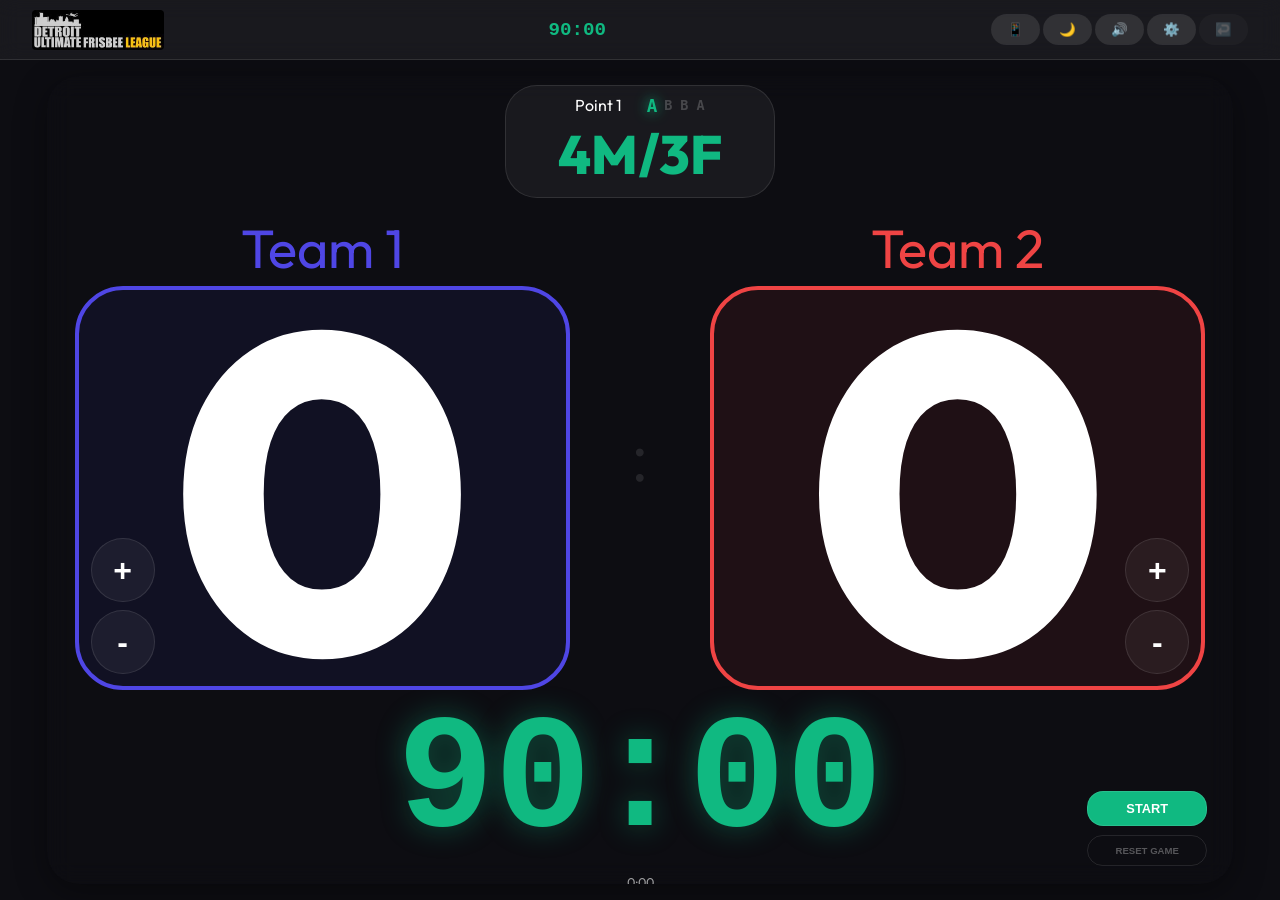
==== dufl_portable.html @ 3b5f9b84 "first commit" ====
<!DOCTYPE html>
<html lang="en">

<head>
    <meta charset="UTF-8">
    <meta name="viewport"
        content="width=device-width, initial-scale=1, maximum-scale=1, user-scalable=no, viewport-fit=cover">
    <meta name="apple-mobile-web-app-capable" content="yes">
    <meta name="apple-mobile-web-app-status-bar-style" content="black-translucent">
    <meta name="apple-mobile-web-app-title" content="DUFL Ultimate">
    <title>DUFL Ultimate - iPad Sideline App</title>
    <meta name="description"
        content="A professional Ultimate Frisbee sideline application for iPad, featuring scoreboards, ABBA gender matching, and stats tracking.">
    <style>
        :root {
            --bg-color: #0d0d12;
            --card-bg: rgba(255, 255, 255, 0.05);
            --glass-border: rgba(255, 255, 255, 0.1);
            --primary: #4f46e5;
            --accent: #10b981;
            --text-main: #ffffff;
            --text-dim: #9ca3af;
            --error: #ef4444;
            --shadow: 0 8px 32px 0 rgba(0, 0, 0, 0.37);
            --font-main: 'Outfit', sans-serif;
            --transition: all 0.3s cubic-bezier(0.4, 0, 0.2, 1);
            --modal-bg: #111118;
            --btn-ghost-color: rgba(255, 255, 255, 0.3);
            --input-bg: rgba(255, 255, 255, 0.05);
            --input-text: #ffffff;
            --modal-overlay-bg: rgba(0, 0, 0, 0.85);
        }

        body.light-mode {
            --bg-color: #f8fafc;
            --card-bg: rgba(0, 0, 0, 0.04);
            --glass-border: rgba(0, 0, 0, 0.08);
            --text-main: #1e293b;
            --text-dim: #64748b;
            --shadow: 0 4px 6px -1px rgba(0, 0, 0, 0.1), 0 2px 4px -1px rgba(0, 0, 0, 0.06);
            --modal-bg: #ffffff;
            --btn-ghost-color: rgba(0, 0, 0, 0.3);
            --input-bg: rgba(0, 0, 0, 0.04);
            --input-text: #1e293b;
            --modal-overlay-bg: rgba(255, 255, 255, 0.8);
        }

        * {
            box-sizing: border-box;
            margin: 0;
            padding: 0;
            -webkit-tap-highlight-color: transparent;
        }

        body {
            background-color: var(--bg-color);
            color: var(--text-main);
            font-family: var(--font-main);
            overflow: hidden;
            height: 100vh;
            width: 100vw;
            transition: background-color 0.3s ease, color 0.3s ease;
        }

        .app-container {
            display: flex;
            flex-direction: column;
            height: 100%;
        }

        .app-header {
            height: 60px;
            background: var(--card-bg);
            backdrop-filter: blur(10px);
            border-bottom: 1px solid var(--glass-border);
            display: flex;
            align-items: center;
            padding: 0 2rem;
            z-index: 100;
        }

        .header-content {
            display: flex;
            justify-content: space-between;
            width: 100%;
            align-items: center;
        }

        .game-logo {
            height: 40px;
            width: auto;
            object-fit: contain;
            border-radius: 4px;
        }

        .game-clock {
            font-family: 'Courier New', Courier, monospace;
            font-weight: 700;
            color: var(--accent);
        }

        .app-header .game-clock {
            font-size: 1.2rem;
        }

        .scoreboard-section .game-clock {
            font-size: 10vh;
            margin-top: auto;
            margin-bottom: 2vh;
            text-shadow: 0 0 30px rgba(16, 185, 129, 0.4);
        }

        .app-main {
            flex: 1;
            display: flex;
            justify-content: center;
            align-items: center;
            padding: 1rem;
            overflow: hidden;
            position: relative;
        }

        .scoreboard-section {
            width: 95%;
            max-width: 1400px;
            height: 100%;
        }

        .app-container.score-only-mode .scoreboard-section {
            height: 100%;
            display: flex;
            flex-direction: column;
            justify-content: space-around;
            align-items: center;
            padding: 0;
            border: none;
            background: transparent;
        }

        .app-container.score-only-mode .score-container {
            flex: 1;
            /* Expand to fill height */
            display: flex;
            justify-content: center;
            align-items: center;
            width: 100%;
            margin: 0;
        }

        .app-container.score-only-mode .score-display {
            font-size: min(40vw, 50vh);
            width: 100%;
            line-height: 0.8;
            padding: 2vh 0;
        }

        .app-container.score-only-mode .team-label {
            font-size: 6vh;
            margin-bottom: 0.5vh;
        }

        .score-display-wrapper {
            position: relative;
            width: 90%;
            display: flex;
            justify-content: center;
            align-items: center;
        }

        .manual-score-controls {
            position: absolute;
            bottom: 0;
            display: flex;
            flex-direction: column;
            gap: 0.5rem;
            padding: 1rem;
            z-index: 10;
        }

        .manual-score-controls.us {
            left: 0;
        }

        .manual-score-controls.them {
            right: 0;
        }

        .manual-adj-btn {
            background: var(--card-bg);
            border: 1px solid var(--glass-border);
            color: var(--text-main);
            width: 4rem;
            height: 4rem;
            border-radius: 50%;
            font-size: 2rem;
            font-weight: 700;
            cursor: pointer;
            display: flex;
            justify-content: center;
            align-items: center;
            transition: all 0.2s;
        }

        .manual-adj-btn:hover {
            background: var(--primary);
            color: white;
            transform: scale(1.1);
        }

        .manual-adj-btn:active {
            transform: scale(0.9);
        }

        .app-container.score-only-mode .ratio-indicator {
            background: var(--card-bg);
            border: 1px solid var(--glass-border);
            padding: 1vh 4vw;
            border-radius: 2rem;
            margin-top: 1vh;
            cursor: pointer;
            transition: var(--transition);
            display: flex;
            flex-direction: column;
            align-items: center;
            gap: 0.5vh;
        }

        .ratio-top {
            display: flex;
            align-items: center;
            gap: 2vw;
            width: 100%;
            justify-content: center;
        }

        .ratio-sequence-display {
            display: flex;
            gap: 0.5rem;
            font-family: monospace;
            font-weight: 700;
            font-size: 1.5vh;
        }

        .seq-letter {
            opacity: 0.2;
            transition: all 0.3s ease;
        }

        .seq-letter.active-seq-letter {
            opacity: 1;
            color: var(--accent);
            transform: scale(1.3);
            text-shadow: 0 0 10px var(--accent);
        }

        body.light-mode .seq-letter.active-seq-letter {
            text-shadow: none;
            color: var(--primary);
        }

        .app-container.score-only-mode .ratio-indicator:hover {
            background: var(--primary);
            transform: translateY(-2px);
        }

        .app-container.score-only-mode .ratio-indicator:hover * {
            color: white !important;
        }

        .app-container.score-only-mode .ratio-val {
            font-size: 6vh;
            font-weight: 800;
        }

        .app-container.score-only-mode .scoreboard-section .game-clock {
            font-size: min(18vh, 15vw);
            /* Prevent clipping */
            margin-bottom: 0;
        }

        .app-container.score-only-mode .main-controls {
            position: absolute;
            bottom: 2vh;
            right: 2vw;
            display: flex;
            flex-direction: column;
            gap: 1vh;
            z-index: 1000;
        }

        .app-container.score-only-mode .main-controls .btn {
            padding: 1vh 2vw;
            font-size: 0.8rem;
            min-width: 120px;
            background: rgba(255, 255, 255, 0.1);
            border: 1px solid var(--glass-border);
        }

        body.light-mode .app-container.score-only-mode .main-controls .btn {
            background: rgba(0, 0, 0, 0.05);
            color: var(--text-main);
        }

        .btn-pause-state {
            background: var(--accent) !important;
            color: white !important;
        }

        body.light-mode .btn-pause-state {
            background: var(--primary) !important;
            color: white !important;
        }

        .btn-ghost {
            background: transparent !important;
            border: 1px solid var(--glass-border) !important;
            color: var(--btn-ghost-color) !important;
            font-size: 0.6rem !important;
        }

        .app-container.score-only-mode .main-controls .btn:hover {
            opacity: 1;
            background: var(--primary);
            color: white;
        }

        /* Base Sections */
        .scoreboard-section {
            background: var(--card-bg);
            backdrop-filter: blur(12px);
            border-radius: 2rem;
            border: 1px solid var(--glass-border);
            box-shadow: var(--shadow);
            padding: 1.5vh 2vw;
            display: flex;
            flex-direction: column;
            overflow: hidden;
        }

        /* Scoreboard Elements */

        /* Scoreboard Elements */
        .score-container {
            display: flex;
            justify-content: space-between;
            align-items: center;
            width: 100%;
            margin: 2rem 0;
        }

        .team-score {
            flex: 1;
            display: flex;
            flex-direction: column;
            align-items: center;
        }

        .score-display {
            font-size: 8rem;
            font-weight: 800;
            cursor: pointer;
            padding: 4rem;
            border-radius: 3rem;
            background: rgba(255, 255, 255, 0.03);
            border: 4px solid transparent;
            width: 90%;
            text-align: center;
        }

        .score-divider {
            font-size: 5rem;
            font-weight: 200;
            color: var(--glass-border);
            padding: 0 2rem;
        }

        .ratio-indicator {
            display: flex;
            flex-direction: column;
            align-items: center;
            gap: 0.5rem;
            margin-bottom: 1rem;
        }

        .ratio-val {
            font-size: 2.5rem;
            font-weight: 800;
            color: var(--accent);
        }

        /* Modals */
        .modal-overlay {
            position: fixed;
            top: 0;
            left: 0;
            width: 100%;
            height: 100%;
            background: var(--modal-overlay-bg);
            backdrop-filter: blur(15px);
            display: none;
            z-index: 2000;
            transition: background-color 0.3s ease;
        }

        .modal-overlay.active {
            display: flex;
            justify-content: center;
            align-items: center;
        }

        .modal-content {
            background: var(--modal-bg);
            border: 1px solid var(--glass-border);
            border-radius: 3rem;
            padding: 4rem;
            width: 95%;
            max-width: 900px;
            max-height: 95vh;
            overflow-y: auto;
            transition: background-color 0.3s ease;
        }

        .settings-grid {
            display: grid;
            grid-template-columns: 1fr 1fr;
            gap: 4rem;
        }

        .modal-content h2,
        .modal-content h3 {
            color: var(--text-main);
            margin-bottom: 1.5rem;
        }

        .form-group {
            margin-bottom: 1.5rem;
        }

        .form-group label,
        .color-picker-container label {
            display: block;
            font-size: 0.7rem;
            color: var(--text-dim);
            margin-bottom: 0.2rem;
            text-transform: uppercase;
            letter-spacing: 1px;
        }

        .form-group input,
        .form-group select {
            width: 100%;
            background: var(--input-bg);
            border: 1px solid var(--glass-border);
            padding: 1rem;
            color: var(--input-text);
            border-radius: 1rem;
        }

        .settings-row {
            display: flex;
            gap: 1rem;
            align-items: center;
        }

        .color-picker-container {
            display: flex;
            flex-direction: column;
            gap: 0.5rem;
            align-items: flex-end;
        }

        .color-presets {
            display: flex;
            gap: 0.5rem;
            flex-wrap: wrap;
            justify-content: flex-end;
        }

        .custom-color-input {
            width: 100%;
            height: 3rem;
            padding: 0.2rem;
            background: var(--input-bg);
            border: 1px solid var(--glass-border);
            border-radius: 0.75rem;
            cursor: pointer;
        }

        .color-option {
            width: 1.5rem;
            height: 1.5rem;
            border-radius: 50%;
            cursor: pointer;
            border: 2px solid transparent;
            transition: all 0.2s;
        }

        .color-option:hover {
            transform: scale(1.2);
        }

        .color-option.active {
            border-color: white;
            transform: scale(1.1);
            box-shadow: 0 0 10px rgba(255, 255, 255, 0.5);
        }

        /* Buttons */
        .btn {
            border: none;
            border-radius: 1rem;
            padding: 1.2rem 2rem;
            font-weight: 700;
            cursor: pointer;
            transition: background-color 0.2s, color 0.2s, transform 0.1s, opacity 0.2s;
        }

        .btn-primary {
            background: var(--primary);
            color: white;
        }

        .btn-accent {
            background: var(--accent);
            color: white;
        }

        /* Flash Effect */

        /* Flash Effect */
        .flash-expire {
            animation: flash-red-white 1s ease-in-out infinite;
        }

        @keyframes flash-red-white {

            0%,
            100% {
                background-color: var(--bg-color);
            }

            25% {
                background-color: rgba(239, 68, 68, 0.4);
            }

            /* error color */
            75% {
                background-color: rgba(255, 255, 255, 0.3);
            }
        }

        #sound-toggle-btn.muted {
            opacity: 0.5;
        }

        /* Mobile Responsiveness & Proportional Scaling */
        @media (max-width: 767px) {
            .app-header {
                padding: 0 1rem;
                height: 7vh;
                min-height: 44px;
            }

            .header-actions {
                gap: 2vw;
            }

            .header-actions .btn {
                padding: 0.8vh 2vw;
                font-size: 0.75rem;
            }

            .game-logo {
                height: 3.5vh;
                max-height: 28px;
            }

            .app-main {
                height: 93vh;
                padding: 0.5vh;
                display: flex;
                flex-direction: column;
                overflow: hidden;
            }

            .scoreboard-section {
                width: 100%;
                height: 100%;
                display: flex;
                flex-direction: column;
                justify-content: space-between;
                gap: 0.5vh;
            }

            .app-container.score-only-mode .score-container {
                flex: 1;
                flex-direction: column;
                gap: 0.2vh;
                margin: 0;
                justify-content: center;
                padding: 0 6vw;
            }

            .score-divider {
                display: none;
            }

            .app-container.score-only-mode .score-display {
                /* Fluid score font size that respects height and width */
                font-size: clamp(8vh, 32vw, 18vh);
                padding: 0;
                line-height: 1.1;
                height: auto;
            }

            .app-container.score-only-mode .team-label {
                font-size: clamp(1.8vh, 4vw, 2.5vh);
                margin-bottom: 0;
            }

            .app-container.score-only-mode .ratio-indicator {
                padding: 0.5vh 3vw;
                border-radius: 1rem;
                margin-top: 0;
                gap: 0.1vh;
                flex-shrink: 0;
            }

            .app-container.score-only-mode .ratio-val {
                font-size: clamp(1.8vh, 5vw, 3vh);
                line-height: 1.1;
            }

            .ratio-sequence-display {
                font-size: 1vh;
            }

            .app-container.score-only-mode .scoreboard-section .game-clock {
                font-size: clamp(5vh, 10vw, 8vh);
                margin: 0.2vh 0;
                text-shadow: 0 0 10px rgba(16, 185, 129, 0.4);
                line-height: 1;
            }

            .point-timer-container {
                font-size: 1.2vh !important;
                margin-bottom: 0.5vh !important;
            }

            .app-container.score-only-mode .main-controls {
                position: relative;
                bottom: 0;
                right: 0;
                flex-direction: row;
                width: 100%;
                justify-content: center;
                padding: 1vh 0;
                background: var(--card-bg);
                border-top: 1px solid var(--glass-border);
                border-radius: 12px 12px 0 0;
                margin-top: auto;
                flex-shrink: 0;
            }

            .app-container.score-only-mode .main-controls .btn {
                flex: 1;
                max-width: 110px;
                padding: 1.2vh 2vw;
                font-size: 0.65rem;
            }

            .manual-adj-btn {
                width: 3.2rem;
                height: 2.8rem;
                border-radius: 0.8rem;
                font-size: 1.2rem;
                display: flex;
                justify-content: center;
                align-items: center;
            }

            .manual-score-controls {
                position: static !important;
                flex-direction: row !important;
                justify-content: center;
                gap: 8vw;
                padding: 0;
                margin-top: 0.5vh;
                width: 100%;
                margin-bottom: 0.5vh;
            }

            .manual-score-controls.us,
            .manual-score-controls.them {
                left: auto !important;
                right: auto !important;
                bottom: auto !important;
            }

            .score-display-wrapper {
                flex-direction: column !important;
                height: auto !important;
                width: 100% !important;
            }
        }

        /* Ultra-Compact Landscape / Short-Screen Mode */
        @media (max-height: 500px) {
            .app-header {
                height: 6vh !important;
                min-height: 32px !important;
            }

            .game-logo {
                height: 4vh !important;
                max-height: 20px !important;
            }

            .app-main {
                height: 94vh !important;
                padding: 2px !important;
                overflow: hidden !important;
            }

            .scoreboard-section {
                overflow: hidden !important;
            }

            .bottom-controls-group {
                margin-top: -5vh !important;
            }

            .app-container.score-only-mode .score-container {
                flex-direction: row !important;
                flex: 1 !important;
                padding: 0 2vw !important;
                gap: 2vw !important;
                margin: 0 !important;
            }

            .score-divider {
                display: flex !important;
                font-size: 5vh !important;
                opacity: 0.3;
            }

            .app-container.score-only-mode .score-display {
                font-size: clamp(20vh, 15vw, 35vh) !important;
            }

            .app-container.score-only-mode .team-label {
                font-size: 3vh !important;
            }

            .app-container.score-only-mode .ratio-indicator {
                flex-shrink: 0 !important;
                padding: 1vh 4vw !important;
                margin: 0 auto !important;
                width: fit-content !important;
            }

            .app-container.score-only-mode .ratio-indicator .ratio-top {
                flex-direction: column !important;
                gap: 0.3vh !important;
            }

            .ratio-sequence-display {
                display: flex !important;
                font-size: 2vh !important;
                gap: 0.5rem !important;
                order: -1 !important;
                justify-content: center !important;
            }

            .app-container.score-only-mode .ratio-indicator .label {
                font-size: 2.5vh !important;
                text-align: center !important;
            }

            .app-container.score-only-mode .ratio-val {
                font-size: 4vh !important;
            }

            .ratio-top {
                gap: 0.5vw !important;
            }

            .app-container.score-only-mode .scoreboard-section .game-clock {
                font-size: 10vh !important;
                margin: 0 !important;
                line-height: 1 !important;
            }

            .point-timer-container {
                font-size: 3vh !important;
                margin-bottom: 2px !important;
            }

            .app-container.score-only-mode .main-controls {
                padding: 4px 0 !important;
            }

            .app-container.score-only-mode .main-controls .btn {
                max-width: 80px !important;
                font-size: 0.6rem !important;
            }

            .manual-adj-btn {
                width: 1.8rem !important;
                height: 1.8rem !important;
                font-size: 0.8rem !important;
            }
        }
    </style>

    <link rel="apple-touch-icon"
        href="https://d36m266ykvepgv.cloudfront.net/uploads/media/1VrLZjQUhV/s-264-80/dufl-email-header.jpg">
    <link rel="preconnect" href="https://fonts.googleapis.com">
    <link rel="preconnect" href="https://fonts.gstatic.com" crossorigin>
    <link href="https://fonts.googleapis.com/css2?family=Outfit:wght@300;400;600;700&display=swap" rel="stylesheet">
</head>

<body class="dark-mode">
    <div id="app" class="app-container">
        <!-- Dashboard will be rendered here -->
        <header class="app-header">
            <div class="header-content">
                <img src="[data-uri]"
                    alt="DUFL Ultimate" class="game-logo">
                <div id="game-clock" class="game-clock">90:00</div>
                <div class="header-actions">
                    <button id="fullscreen-btn" class="btn"
                        style="background: rgba(255,255,255,0.1); padding: 0.5rem 1rem;">📱</button>
                    <button id="theme-toggle-btn" class="btn"
                        style="background: rgba(255,255,255,0.1); padding: 0.5rem 1rem;">🌙</button>
                    <button id="sound-toggle-btn" class="btn"
                        style="background: rgba(255,255,255,0.1); padding: 0.5rem 1rem;">🔊</button>
                    <button id="settings-btn" class="btn"
                        style="background: rgba(255,255,255,0.1); padding: 0.5rem 1rem;">⚙️</button>
                    <button id="undo-btn" class="btn"
                        style="background: rgba(255,255,255,0.1); padding: 0.5rem 1rem;">↩️</button>
                </div>
            </div>
        </header>

        <main class="app-main">
            <section id="scoreboard-section" class="scoreboard-section">
                <!-- Scoreboard logic here -->
            </section>
        </main>

        <div id="settings-modal" class="modal-overlay">
            <div class="modal-content">
                <h2>Game Settings</h2>
                <div class="settings-grid">
                    <div class="settings-section">
                        <h3>Team Customization</h3>
                        <div class="form-group">
                            <label>Team 1 Name & Color</label>
                            <div class="settings-row">
                                <input type="text" id="team-us-name" value="Team 1">
                                <div class="color-picker-container">
                                    <label>Presets</label>
                                    <div class="color-presets" id="team-us-color-picker"></div>
                                    <label>Custom</label>
                                    <input type="color" id="team-us-custom-color" class="custom-color-input">
                                </div>
                            </div>
                        </div>
                        <div class="form-group">
                            <label>Team 2 Name & Color</label>
                            <div class="settings-row">
                                <input type="text" id="team-them-name" value="Team 2">
                                <div class="color-picker-container">
                                    <label>Presets</label>
                                    <div class="color-presets" id="team-them-color-picker"></div>
                                    <label>Custom</label>
                                    <input type="color" id="team-them-custom-color" class="custom-color-input">
                                </div>
                            </div>
                        </div>
                    </div>
                </div>
                <div class="settings-section">
                    <h3>Game Clock</h3>
                    <div class="form-group">
                        <label>Game Duration (minutes)</label>
                        <input type="number" id="game-duration" value="90">
                    </div>
                    <div class="form-group">
                        <label>Periods</label>
                        <select id="game-periods">
                            <option value="1">Single Game</option>
                            <option value="2">Two Halves</option>
                            <option value="4">Four Quarters</option>
                        </select>
                    </div>
                    <div class="form-group">
                        <label>Gender Ratio Rule</label>
                        <select id="ratio-rule">
                            <option value="ABBA">WFDF ABBA (Auto)</option>
                            <option value="US_PRESCRIBED">US Prescribed (Auto)</option>
                            <option value="FIXED_M">Fixed - 4M/3F</option>
                            <option value="FIXED_F">Fixed - 3M/4F</option>
                            <option value="MANUAL">Custom Sequence / Manual</option>
                        </select>
                    </div>
                    <div id="ratio-sequence-group" class="form-group" style="display: none;">
                        <label>Custom Sequence (e.g. ABBAA)</label>
                        <input type="text" id="ratio-sequence" placeholder="AB"
                            oninput="this.value = this.value.toUpperCase().replace(/[^AB]/g, '')">
                    </div>
                    <div class="form-group">
                        <label>Ratio A Definition (e.g. 4M/3F)</label>
                        <input type="text" id="ratio-a-def" placeholder="4M/3F">
                    </div>
                    <div class="form-group">
                        <label>Ratio B Definition (e.g. 3M/4F)</label>
                        <input type="text" id="ratio-b-def" placeholder="3M/4F">
                    </div>
                </div>
                <div class="settings-section">
                    <h3>Timer Alert Sounds</h3>
                    <div class="form-group">
                        <label>Sound Type</label>
                        <div style="display: flex; gap: 0.5rem; align-items: center;">
                            <select id="timer-sound" style="flex: 1;">
                                <option value="classic">Classic Rising Tone</option>
                                <option value="basketball">Basketball Buzzer</option>
                                <option value="hockey">Hockey Horn</option>
                                <option value="whistle">Referee Whistle</option>
                                <option value="soccer">Soccer Horn</option>
                                <option value="electronic">Electronic Beep</option>
                            </select>
                            <button type="button" class="btn" onclick="previewTimerSound()"
                                style="padding: 0.5rem 0.8rem; font-size: 0.85rem; background: var(--glass-bg);">TEST</button>
                        </div>
                    </div>
                    <div class="form-group">
                        <label>Volume</label>
                        <input type="range" id="timer-volume" min="0" max="1" step="0.1" value="0.5"
                            style="width: 100%;">
                    </div>
                </div>
                <div class="modal-actions">
                    <button id="save-settings-btn" class="btn btn-primary">SAVE CONFIG</button>
                    <button id="close-settings-btn" class="btn btn-accent">CANCEL</button>
                </div>
            </div>
        </div>

        <nav id="mobile-nav" class="mobile-nav">
            <!-- Navigation for portrait mode -->
        </nav>
    </div>

    <script>
        /**
         * DUFL Ultimate Frisbee Sideline App
         * Core Logic & State Management
         */

        console.log("DUFL App Script Loading...");

        const INITIAL_STATE = {
            game: {
                score: { us: 0, them: 0 },
                timeouts: { us: 2, them: 2 },
                totalClock: 90 * 60,
                pointClock: 0,
                isPaused: true,
                period: 1,
                hasStarted: false,
            },
            ui: {},
            settings: {
                teamUsName: "Team 1",
                teamThemName: "Team 2",
                teamUsColor: "#4f46e5",
                teamThemColor: "#ef4444",
                gameDuration: 90,
                periods: 1,
                ratioRule: 'ABBA',
                ratioADef: '4M/3F',
                ratioBDef: '3M/4F',
                ratioSequence: 'AB',
                soundEnabled: true,
                theme: 'dark',
                timerSound: 'classic',
                soundVolume: 0.5
            },
            lineup: {
                currentPoint: 1,
                genderRatio: '4M/3F',
                ratioIndexOverride: null
            }
        };

        let state = JSON.parse(JSON.stringify(INITIAL_STATE));
        let history = [];
        const PRESET_COLORS = [
            "#ffffff", // White
            "#ef4444", // Red
            "#f59e0b", // Orange
            "#eab308", // Yellow
            "#10b981", // Green
            "#06b6d4", // Cyan
            "#3b82f6", // Blue
            "#4f46e5", // Indigo
            "#8b5cf6", // Purple
            "#ec4899", // Pink
            "#101010"  // Black
        ];

        // --- Logic Modules ---

        function pushHistory() {
            history.push(JSON.stringify(state));
            if (history.length > 50) history.shift();
            updateUndoButton();
        }

        function undo() {
            if (history.length > 0) {
                state = JSON.parse(history.pop());
                render();
                saveState();
                updateUndoButton();
            }
        }

        function getCurrentRatioInfo() {
            const rule = state.settings.ratioRule;
            const pointNumber = state.lineup.currentPoint;
            let sequence = "";
            let index = -1;

            if (rule === 'FIXED_M') {
                sequence = "A";
                index = 0;
            } else if (rule === 'FIXED_F') {
                sequence = "B";
                index = 0;
            } else if (rule === 'MANUAL') {
                sequence = state.settings.ratioSequence || 'AB';
                index = (state.lineup.ratioIndexOverride !== null)
                    ? state.lineup.ratioIndexOverride
                    : (sequence.length > 0 ? (pointNumber - 1) % sequence.length : 0);
            } else {
                // ABBA or US_PRESCRIBED
                sequence = "ABBA";
                index = (state.lineup.ratioIndexOverride !== null)
                    ? state.lineup.ratioIndexOverride
                    : (pointNumber - 1) % 4;
            }

            return { sequence, index };
        }

        function getRatioForPoint(pointNumber) {
            const ratioA = state.settings.ratioADef || '4M/3F';
            const ratioB = state.settings.ratioBDef || '3M/4F';
            const { sequence, index } = getCurrentRatioInfo();

            if (sequence.length === 0) return ratioA;
            return sequence[index] === 'A' ? ratioA : ratioB;
        }

        let lastTick = 0;
        function tick(timestamp) {
            if (!state.game.isPaused) {
                if (!lastTick) lastTick = timestamp;
                const delta = (timestamp - lastTick) / 1000;

                if (delta >= 1) {
                    state.game.totalClock -= 1;
                    state.game.pointClock += 1;
                    lastTick = timestamp;

                    if (state.game.totalClock === 0) {
                        triggerGameEndEffects();
                    }
                    renderClock();
                }
            } else {
                lastTick = 0;
            }
            requestAnimationFrame(tick);
        }

        // --- UI Interaction ---

        function togglePause() {
            pushHistory();
            state.game.isPaused = !state.game.isPaused;
            if (!state.game.isPaused) state.game.hasStarted = true;
            render();
        }

        function scoreGoal(team) {
            pushHistory();
            const { sequence, index } = getCurrentRatioInfo();
            state.game.score[team]++;
            state.lineup.currentPoint++;

            // Continue sequence from current position
            if (sequence.length > 0) {
                state.lineup.ratioIndexOverride = (index + 1) % sequence.length;
            }

            state.lineup.genderRatio = getRatioForPoint(state.lineup.currentPoint);
            state.game.pointClock = 0;
            saveState();
            render();
        }

        function adjustScore(team, amount) {
            pushHistory();
            const { sequence, index } = getCurrentRatioInfo();
            state.game.score[team] = Math.max(0, state.game.score[team] + amount);

            // Track sequence shift if point total changes
            if (amount !== 0 && sequence.length > 0) {
                state.lineup.currentPoint = Math.max(1, state.lineup.currentPoint + amount);
                state.lineup.ratioIndexOverride = (index + amount + sequence.length) % sequence.length;
                state.lineup.genderRatio = getRatioForPoint(state.lineup.currentPoint);
            }

            saveState();
            render();
        }

        function openSettings() {
            const modal = document.getElementById('settings-modal');
            modal.classList.add('active');

            document.getElementById('team-us-name').value = state.settings.teamUsName;
            document.getElementById('team-them-name').value = state.settings.teamThemName;
            document.getElementById('game-duration').value = state.settings.gameDuration;
            document.getElementById('game-periods').value = state.settings.periods;
            document.getElementById('ratio-rule').value = state.settings.ratioRule || 'ABBA';
            document.getElementById('ratio-a-def').value = state.settings.ratioADef || '4M/3F';
            document.getElementById('ratio-b-def').value = state.settings.ratioBDef || '3M/4F';
            document.getElementById('ratio-sequence').value = state.settings.ratioSequence || 'AB';

            const seqGroup = document.getElementById('ratio-sequence-group');
            if (seqGroup) seqGroup.style.display = (state.settings.ratioRule === 'MANUAL') ? 'block' : 'none';

            document.getElementById('team-us-custom-color').value = state.settings.teamUsColor;
            document.getElementById('team-them-custom-color').value = state.settings.teamThemColor;
            document.getElementById('timer-sound').value = state.settings.timerSound || 'classic';
            document.getElementById('timer-volume').value = state.settings.soundVolume || 0.5;

            renderColorPickers();
        }

        function renderColorPickers() {
            const usPicker = document.getElementById('team-us-color-picker');
            const themPicker = document.getElementById('team-them-color-picker');
            if (!usPicker || !themPicker) return;

            [usPicker, themPicker].forEach((picker, idx) => {
                picker.innerHTML = PRESET_COLORS.map(c => `
            <div class="color-option ${c.toLowerCase() === (idx === 0 ? state.settings.teamUsColor.toLowerCase() : state.settings.teamThemColor.toLowerCase()) ? 'active' : ''}" 
                 style="background: ${c}" 
                 data-color="${c}" 
                 data-team="${idx === 0 ? 'us' : 'them'}"></div>
        `).join('');
            });
        }

        function saveSettings() {
            pushHistory();
            state.settings.teamUsName = document.getElementById('team-us-name').value;
            state.settings.teamThemName = document.getElementById('team-them-name').value;
            state.settings.gameDuration = parseInt(document.getElementById('game-duration').value);
            state.settings.periods = parseInt(document.getElementById('game-periods').value);
            state.settings.ratioRule = document.getElementById('ratio-rule').value;
            state.settings.ratioADef = document.getElementById('ratio-a-def').value;
            state.settings.ratioBDef = document.getElementById('ratio-b-def').value;
            state.settings.ratioSequence = document.getElementById('ratio-sequence').value.toUpperCase().replace(/[^AB]/g, '') || 'AB';
            state.settings.timerSound = document.getElementById('timer-sound').value;
            state.settings.soundVolume = parseFloat(document.getElementById('timer-volume').value);
            state.game.totalClock = state.settings.gameDuration * 60;
            state.lineup.genderRatio = getRatioForPoint(state.lineup.currentPoint);
            document.getElementById('settings-modal').classList.remove('active');
            saveState();
            render();
        }

        function toggleRatio() {
            pushHistory();
            const { sequence, index } = getCurrentRatioInfo();
            if (sequence.length > 0) {
                state.lineup.ratioIndexOverride = (index + 1) % sequence.length;
                state.lineup.genderRatio = getRatioForPoint(state.lineup.currentPoint);
            }
            saveState();
            render();
        }

        function toggleFullScreen() {
            if (!document.fullscreenElement) {
                document.documentElement.requestFullscreen().catch(err => console.error(err));
            } else {
                if (document.exitFullscreen) document.exitFullscreen();
            }
        }

        function toggleSound() {
            pushHistory();
            state.settings.soundEnabled = !state.settings.soundEnabled;
            saveState();
            render();
        }

        function toggleTheme() {
            pushHistory();
            state.settings.theme = state.settings.theme === 'dark' ? 'light' : 'dark';
            saveState();
            render();
        }

        function triggerGameEndEffects() {
            // Flash Screen
            document.body.classList.add('flash-expire');
            setTimeout(() => {
                document.body.classList.remove('flash-expire');
            }, 5000); // Flash for 5 seconds

            // Play Sound
            if (state.settings.soundEnabled) {
                playEndGameSound();
            }
        }

        function playEndGameSound(soundType = null, volume = null) {
            const type = soundType || state.settings.timerSound || 'classic';
            const vol = volume !== null ? volume : (state.settings.soundVolume || 0.5);

            try {
                const audioCtx = new (window.AudioContext || window.webkitAudioContext)();
                const mainGain = audioCtx.createGain();
                mainGain.connect(audioCtx.destination);
                mainGain.gain.setValueAtTime(vol * 0.3, audioCtx.currentTime);

                if (type === 'classic') {
                    // Classic - original rising tone
                    const osc = audioCtx.createOscillator();
                    osc.type = 'square';
                    osc.frequency.setValueAtTime(440, audioCtx.currentTime);
                    osc.frequency.exponentialRampToValueAtTime(880, audioCtx.currentTime + 0.5);
                    osc.connect(mainGain);
                    osc.start();
                    osc.stop(audioCtx.currentTime + 1);
                    mainGain.gain.exponentialRampToValueAtTime(0.01, audioCtx.currentTime + 1);

                } else if (type === 'basketball') {
                    // Basketball buzzer - harsh dual-tone
                    [200, 267].forEach(freq => {
                        const osc = audioCtx.createOscillator();
                        osc.type = 'square';
                        osc.frequency.setValueAtTime(freq, audioCtx.currentTime);
                        osc.connect(mainGain);
                        osc.start();
                        osc.stop(audioCtx.currentTime + 1.2);
                    });
                    mainGain.gain.exponentialRampToValueAtTime(0.01, audioCtx.currentTime + 1.2);

                } else if (type === 'hockey') {
                    // Hockey horn - deep sawtooth
                    const osc = audioCtx.createOscillator();
                    osc.type = 'sawtooth';
                    osc.frequency.setValueAtTime(85, audioCtx.currentTime);
                    const filter = audioCtx.createBiquadFilter();
                    filter.type = 'lowpass';
                    filter.frequency.setValueAtTime(350, audioCtx.currentTime);
                    filter.Q.setValueAtTime(8, audioCtx.currentTime);
                    osc.connect(filter);
                    filter.connect(mainGain);
                    osc.start();
                    osc.stop(audioCtx.currentTime + 1.5);
                    mainGain.gain.exponentialRampToValueAtTime(0.01, audioCtx.currentTime + 1.5);

                } else if (type === 'whistle') {
                    // Referee whistle - high pitched with warble
                    const baseFreq = 2800;
                    [baseFreq, baseFreq + 50].forEach(freq => {
                        const osc = audioCtx.createOscillator();
                        osc.type = 'sine';
                        osc.frequency.setValueAtTime(freq, audioCtx.currentTime);
                        const lfo = audioCtx.createOscillator();
                        lfo.frequency.setValueAtTime(25, audioCtx.currentTime);
                        const lfoGain = audioCtx.createGain();
                        lfoGain.gain.setValueAtTime(0.4, audioCtx.currentTime);
                        lfo.connect(lfoGain);
                        const oscGain = audioCtx.createGain();
                        oscGain.gain.setValueAtTime(0.5, audioCtx.currentTime);
                        lfoGain.connect(oscGain.gain);
                        osc.connect(oscGain);
                        oscGain.connect(mainGain);
                        lfo.start();
                        osc.start();
                        osc.stop(audioCtx.currentTime + 0.7);
                        lfo.stop(audioCtx.currentTime + 0.7);
                    });

                } else if (type === 'soccer') {
                    // Soccer/Football horn - European style
                    const osc = audioCtx.createOscillator();
                    osc.type = 'sawtooth';
                    osc.frequency.setValueAtTime(150, audioCtx.currentTime);
                    osc.connect(mainGain);
                    osc.start();
                    osc.stop(audioCtx.currentTime + 1.8);
                    mainGain.gain.exponentialRampToValueAtTime(0.01, audioCtx.currentTime + 1.8);

                } else if (type === 'electronic') {
                    // Electronic beep - clean digital
                    const osc = audioCtx.createOscillator();
                    osc.type = 'sine';
                    osc.frequency.setValueAtTime(1000, audioCtx.currentTime);
                    osc.connect(mainGain);
                    osc.start();
                    osc.stop(audioCtx.currentTime + 0.4);
                    mainGain.gain.exponentialRampToValueAtTime(0.01, audioCtx.currentTime + 0.4);
                }
            } catch (e) {
                console.error("Audio error:", e);
            }
        }

        function previewTimerSound() {
            const type = document.getElementById('timer-sound').value;
            const vol = parseFloat(document.getElementById('timer-volume').value);
            playEndGameSound(type, vol);
        }


        let resetConfirmPending = false;
        let resetConfirmTimeout = null;

        function resetGame() {
            if (!resetConfirmPending) {
                // First click - enter confirmation state
                resetConfirmPending = true;
                render(); // Re-render to show confirmation button

                // Auto-cancel confirmation after 3 seconds
                resetConfirmTimeout = setTimeout(() => {
                    resetConfirmPending = false;
                    render();
                }, 3000);
            } else {
                // Second click - perform the reset
                clearTimeout(resetConfirmTimeout);
                resetConfirmPending = false;

                const currentTheme = state.settings.theme; // Preserve theme
                localStorage.removeItem('dufl_game_state');
                state = JSON.parse(JSON.stringify(INITIAL_STATE));
                state.settings.theme = currentTheme; // Restore theme
                state.game.hasStarted = false; // Explicitly ensure it's reset
                state.lineup.ratioIndexOverride = null;
                history = [];
                saveState();
                render();
            }
        }

        function saveState() {
            localStorage.setItem('dufl_game_state', JSON.stringify(state));
        }

        function loadState() {
            const saved = localStorage.getItem('dufl_game_state');
            if (saved) {
                state = Object.assign(JSON.parse(JSON.stringify(INITIAL_STATE)), JSON.parse(saved));
                // Migration: Update old default names if they exist
                if (state.settings.teamUsName === "US") state.settings.teamUsName = "Team 1";
                if (state.settings.teamThemName === "THEM") state.settings.teamThemName = "Team 2";
            }
        }

        function formatTime(seconds) {
            const mins = Math.floor(Math.abs(seconds) / 60);
            const secs = Math.abs(seconds) % 60;
            return `${seconds < 0 ? '-' : ''}${mins}:${secs.toString().padStart(2, '0')}`;
        }

        function renderClock() {
            const headerClock = document.getElementById('game-clock');
            if (headerClock) headerClock.textContent = formatTime(state.game.totalClock);
            const mainClock = document.querySelector('.scoreboard-section .game-clock');
            if (mainClock) mainClock.textContent = formatTime(state.game.totalClock);
            const ptVal = document.querySelector('.point-timer-val');
            if (ptVal) ptVal.textContent = formatTime(state.game.pointClock);
        }

        function updateUndoButton() {
            const undoBtn = document.getElementById('undo-btn');
            if (undoBtn) undoBtn.style.opacity = history.length > 0 ? "1" : "0.3";
        }

        function render() {
            document.documentElement.style.setProperty('--team-us-color', state.settings.teamUsColor);
            document.documentElement.style.setProperty('--team-them-color', state.settings.teamThemColor);

            // Apply Theme
            document.body.classList.toggle('light-mode', state.settings.theme === 'light');
            const themeBtn = document.getElementById('theme-toggle-btn');
            if (themeBtn) themeBtn.textContent = state.settings.theme === 'light' ? '☀️' : '🌙';

            const container = document.querySelector('.app-container');
            if (container) container.classList.add('score-only-mode'); // Always force score only mode visual style

            const soundBtn = document.getElementById('sound-toggle-btn');
            if (soundBtn) {
                soundBtn.textContent = state.settings.soundEnabled ? '🔊' : '🔇';
                soundBtn.classList.toggle('muted', !state.settings.soundEnabled);
            }

            const scoreboardEl = document.getElementById('scoreboard-section');
            if (scoreboardEl) {
                let pauseBtnLabel = 'PAUSE';
                if (state.game.isPaused) {
                    pauseBtnLabel = state.game.hasStarted ? 'RESUME' : 'START';
                }

                const { sequence, index } = getCurrentRatioInfo();
                const sequenceHtml = sequence.split('').map((letter, i) => `
            <span class="seq-letter ${i === index ? 'active-seq-letter' : ''}">${letter}</span>
        `).join('');

                scoreboardEl.innerHTML = `
            <div class="ratio-indicator" style="cursor: pointer">
                <div class="ratio-top">
                    <span class="label">Point ${state.lineup.currentPoint}</span>
                    <div class="ratio-sequence-display">${sequenceHtml}</div>
                </div>
                <span class="ratio-val">${state.lineup.genderRatio}</span>
            </div>
            <div class="score-container">
                <div class="team-score us">
                    <span class="team-label" style="color: var(--team-us-color)">${state.settings.teamUsName}</span>
                    <div class="score-display-wrapper">
                        <div class="score-display fast-score active-border" data-team="us" style="background: ${state.settings.teamUsColor}15; border-color: ${state.settings.teamUsColor}">${state.game.score.us}</div>
                        <div class="manual-score-controls us">
                            <button class="manual-adj-btn" data-team="us" data-action="up">+</button>
                            <button class="manual-adj-btn" data-team="us" data-action="down">-</button>
                        </div>
                    </div>
                </div>
                <div class="score-divider"><span>:</span></div>
                <div class="team-score them">
                    <span class="team-label" style="color: var(--team-them-color)">${state.settings.teamThemName}</span>
                    <div class="score-display-wrapper">
                        <div class="score-display fast-score active-border" data-team="them" style="background: ${state.settings.teamThemColor}15; border-color: ${state.settings.teamThemColor}">${state.game.score.them}</div>
                        <div class="manual-score-controls them">
                            <button class="manual-adj-btn" data-team="them" data-action="up">+</button>
                            <button class="manual-adj-btn" data-team="them" data-action="down">-</button>
                        </div>
                    </div>
                </div>
            </div>
            <div class="bottom-controls-group" style="display: flex; flex-direction: column; align-items: center; width: 100%;">
                <div class="game-clock">00:00</div>
                <div class="point-timer-container" style="margin: 0; font-size: 0.8rem; opacity: 0.6;"><span class="point-timer-val">00:00</span></div>
                <div class="main-controls">
                    <button id="pause-btn" class="btn ${state.game.isPaused ? 'btn-pause-state' : 'btn-primary'}">${pauseBtnLabel}</button>
                    <button id="reset-btn" class="btn ${resetConfirmPending ? 'btn-accent' : 'btn-ghost'}">${resetConfirmPending ? 'CONFIRM RESET?' : 'RESET GAME'}</button>
                </div>
            </div>
        `;
            }
            renderClock();
            updateUndoButton();
        }

        function setupEventListeners() {
            document.body.addEventListener('click', (e) => {
                const target = e.target;

                // Cancel reset confirmation if clicking anywhere else
                if (resetConfirmPending && target.id !== 'reset-btn') {
                    clearTimeout(resetConfirmTimeout);
                    resetConfirmPending = false;
                    render();
                }

                if (target.id === 'pause-btn') togglePause();
                if (target.id === 'reset-btn') resetGame();
                if (target.id === 'undo-btn') undo();
                if (target.id === 'settings-btn') openSettings();
                if (target.id === 'theme-toggle-btn') toggleTheme();
                if (target.id === 'sound-toggle-btn') toggleSound();
                if (target.id === 'fullscreen-btn') toggleFullScreen();
                if (target.id === 'close-settings-btn') document.getElementById('settings-modal').classList.remove('active');
                if (target.id === 'save-settings-btn') saveSettings();
                if (target.closest('.ratio-indicator')) toggleRatio();
                if (target.classList.contains('color-option')) {
                    const team = target.dataset.team;
                    const color = target.dataset.color;
                    state.settings[team === 'us' ? 'teamUsColor' : 'teamThemColor'] = color;
                    document.getElementById(`team-${team}-custom-color`).value = color;
                    renderColorPickers();
                }
                if (target.classList.contains('fast-score')) scoreGoal(target.dataset.team);
                if (target.classList.contains('score-btn') || target.classList.contains('manual-adj-btn')) {
                    target.dataset.action === 'up' ? scoreGoal(target.dataset.team) : adjustScore(target.dataset.team, -1);
                }
            });

            ['team-us-custom-color', 'team-them-custom-color'].forEach(id => {
                const input = document.getElementById(id);
                if (input) {
                    input.addEventListener('input', (e) => {
                        const team = id.includes('us') ? 'us' : 'them';
                        state.settings[team === 'us' ? 'teamUsColor' : 'teamThemColor'] = e.target.value;
                        renderColorPickers();
                    });
                }
            });

            const ruleSelect = document.getElementById('ratio-rule');
            if (ruleSelect) {
                ruleSelect.addEventListener('change', (e) => {
                    const seqGroup = document.getElementById('ratio-sequence-group');
                    if (seqGroup) seqGroup.style.display = (e.target.value === 'MANUAL') ? 'block' : 'none';
                });
            }

            const modal = document.getElementById('settings-modal');
            if (modal) {
                modal.addEventListener('click', (e) => { if (e.target.id === 'settings-modal') modal.classList.remove('active'); });
            }

            // Modal Keyboard shortcuts
            window.addEventListener('keydown', (e) => {
                const modal = document.getElementById('settings-modal');
                if (modal && modal.classList.contains('active')) {
                    if (e.key === 'Escape') {
                        modal.classList.remove('active');
                    } else if (e.key === 'Enter') {
                        saveSettings();
                    }
                }
            });
        }

        function init() {
            loadState();
            setupEventListeners();
            requestAnimationFrame(tick);
            render();
        }

        if (document.readyState === 'loading') document.addEventListener('DOMContentLoaded', init);
        else init();

    </script>
</body>

</html>
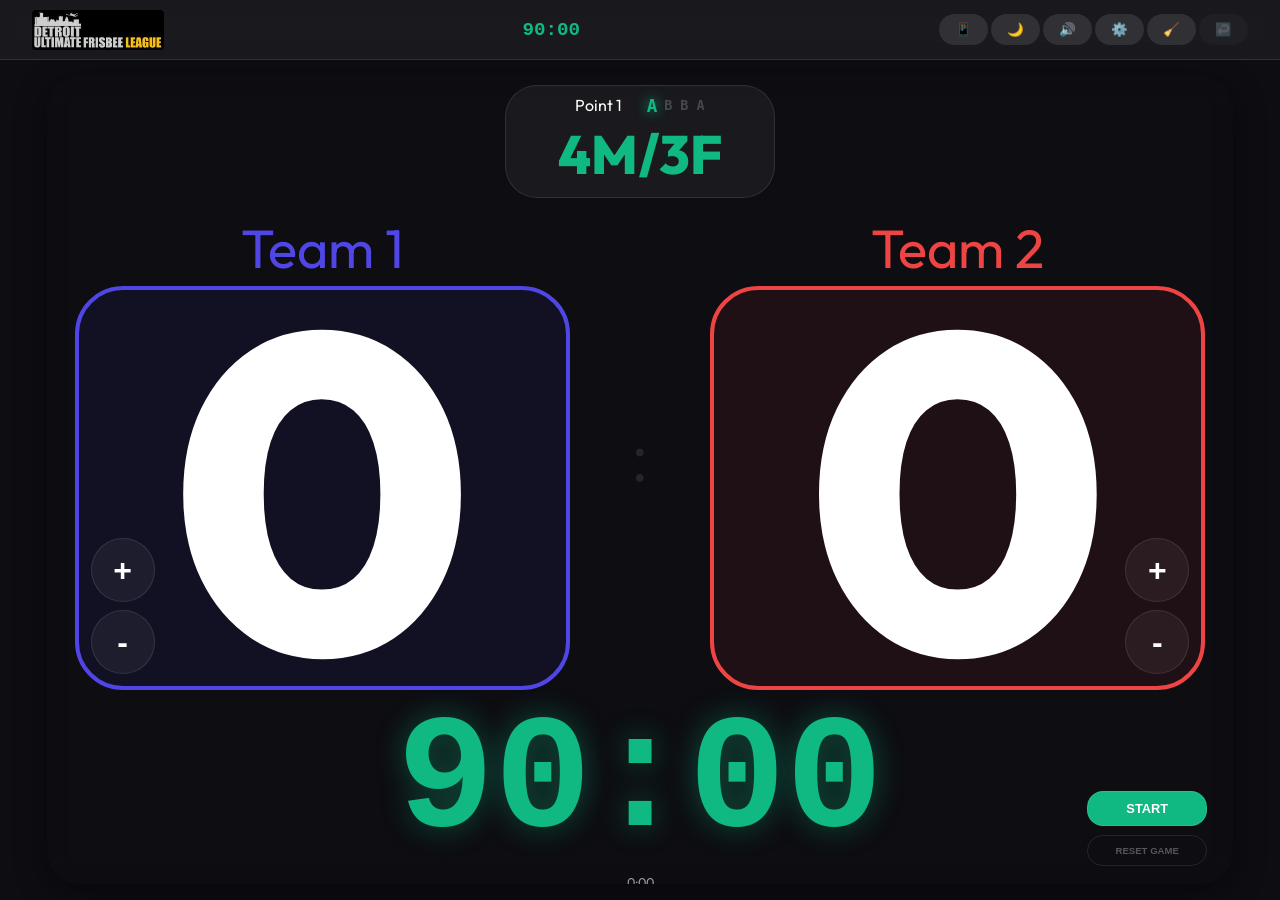
==== commit 0343dbe1: "Added full reset, game reset capability. Improved half time behavior. Modified behavior when saving " ====
--- a/dufl_portable.html
+++ b/dufl_portable.html
@@ -837,6 +837,8 @@
                         style="background: rgba(255,255,255,0.1); padding: 0.5rem 1rem;">🔊</button>
                     <button id="settings-btn" class="btn"
                         style="background: rgba(255,255,255,0.1); padding: 0.5rem 1rem;">⚙️</button>
+                    <button id="full-reset-btn" class="btn"
+                        style="background: rgba(255,255,255,0.1); padding: 0.5rem 1rem;">🧹</button>
                     <button id="undo-btn" class="btn"
                         style="background: rgba(255,255,255,0.1); padding: 0.5rem 1rem;">↩️</button>
                 </div>
@@ -967,6 +969,7 @@
                 score: { us: 0, them: 0 },
                 timeouts: { us: 2, them: 2 },
                 totalClock: 90 * 60,
+                initialClock: 90 * 60,
                 pointClock: 0,
                 isPaused: true,
                 period: 1,
@@ -1181,8 +1184,15 @@
             state.settings.ratioSequence = document.getElementById('ratio-sequence').value.toUpperCase().replace(/[^AB]/g, '') || 'AB';
             state.settings.timerSound = document.getElementById('timer-sound').value;
             state.settings.soundVolume = parseFloat(document.getElementById('timer-volume').value);
-            state.game.totalClock = state.settings.gameDuration * 60;
-            state.lineup.genderRatio = getRatioForPoint(state.lineup.currentPoint);
+            state.game.initialClock = state.settings.gameDuration * 60;
+			
+			if (state.game.hasStarted === false){
+				state.game.pointClock = 0;
+	            state.game.isPaused = true;
+	            state.game.period = 1;
+				state.game.totalClock = state.settings.gameDuration * 60;
+	            state.lineup.genderRatio = getRatioForPoint(state.lineup.currentPoint);
+			}
             document.getElementById('settings-modal').classList.remove('active');
             saveState();
             render();
@@ -1230,8 +1240,20 @@
 
             // Play Sound
             if (state.settings.soundEnabled) {
-                playEndGameSound();
-            }
+                const type = state.settings.timerSound;
+            	const vol = state.settings.soundVolume;
+            	playEndGameSound(type, vol);
+            }
+
+
+			if (state.game.period < state.settings.periods) {
+            	state.game.isPaused = true;
+            	state.game.hasStarted = false;
+            	state.game.period = state.game.period + 1;
+				state.game.totalClock = state.game.initialClock;
+				render();			
+			}
+			
         }
 
         function playEndGameSound(soundType = null, volume = null) {
@@ -1337,24 +1359,26 @@
         }
 
 
-        let resetConfirmPending = false;
+        let fullresetConfirmPending = false;
+        let resetGameConfirmPending = false;		
         let resetConfirmTimeout = null;
-
-        function resetGame() {
-            if (!resetConfirmPending) {
+        let pendingResetAction = null;
+
+        function fullReset() {
+            if (!fullresetConfirmPending) {
                 // First click - enter confirmation state
-                resetConfirmPending = true;
+                fullresetConfirmPending = true;
                 render(); // Re-render to show confirmation button
 
                 // Auto-cancel confirmation after 3 seconds
                 resetConfirmTimeout = setTimeout(() => {
-                    resetConfirmPending = false;
+                    fullresetConfirmPending = false;
                     render();
                 }, 3000);
             } else {
                 // Second click - perform the reset
                 clearTimeout(resetConfirmTimeout);
-                resetConfirmPending = false;
+                fullresetConfirmPending = false;
 
                 const currentTheme = state.settings.theme; // Preserve theme
                 localStorage.removeItem('dufl_game_state');
@@ -1367,6 +1391,48 @@
                 render();
             }
         }
+		
+		
+        function resetGame() {
+            if (!resetGameConfirmPending) {
+                // First click - enter confirmation state
+                resetGameConfirmPending = true;
+                render(); // Re-render to show confirmation button
+
+                // Auto-cancel confirmation after 3 seconds
+                resetConfirmTimeout = setTimeout(() => {
+                    resetGameConfirmPending = false;
+                    render();
+                }, 3000);
+            } else {
+                // Second click - perform the reset
+                clearTimeout(resetConfirmTimeout);
+                resetGameConfirmPending = false;
+
+                const currentTheme = state.settings.theme; // Preserve theme
+//                localStorage.removeItem('dufl_game_state');
+//                state = JSON.parse(JSON.stringify(INITIAL_STATE));
+                state.settings.theme = currentTheme; // Restore theme
+
+				initialClock = state.game.initialClock
+				state.game.totalClock = initialClock;
+	            state.game.initialClock = initialClock;
+	            state.game.score.us = 0;
+	            state.game.score.them = 0;
+	            state.game.pointClock = 0;
+	            state.game.isPaused = true;
+	            state.game.hasStarted = false; // Explicitly ensure it's reset
+	            state.game.period = 1;
+	            lastTick = 0;
+	            state.lineup.currentPoint = 1;
+	            state.lineup.ratioIndexOverride = null;
+	            state.lineup.genderRatio = getRatioForPoint(state.lineup.currentPoint);
+                state.lineup.ratioIndexOverride = null;
+                history = [];
+                saveState();
+                render();
+            }
+        }		
 
         function saveState() {
             localStorage.setItem('dufl_game_state', JSON.stringify(state));
@@ -1418,6 +1484,11 @@
             if (soundBtn) {
                 soundBtn.textContent = state.settings.soundEnabled ? '🔊' : '🔇';
                 soundBtn.classList.toggle('muted', !state.settings.soundEnabled);
+            }
+
+            const fullResetBtn = document.getElementById('full-reset-btn');
+            if (fullResetBtn) {
+                fullResetBtn.textContent = fullresetConfirmPending ? '⚠️' : '🧹';
             }
 
             const scoreboardEl = document.getElementById('scoreboard-section');
@@ -1468,7 +1539,7 @@
                 <div class="point-timer-container" style="margin: 0; font-size: 0.8rem; opacity: 0.6;"><span class="point-timer-val">00:00</span></div>
                 <div class="main-controls">
                     <button id="pause-btn" class="btn ${state.game.isPaused ? 'btn-pause-state' : 'btn-primary'}">${pauseBtnLabel}</button>
-                    <button id="reset-btn" class="btn ${resetConfirmPending ? 'btn-accent' : 'btn-ghost'}">${resetConfirmPending ? 'CONFIRM RESET?' : 'RESET GAME'}</button>
+                    <button id="reset-btn" class="btn ${resetGameConfirmPending ? 'btn-accent' : 'btn-ghost'}">${resetGameConfirmPending ? 'CONFIRM RESET?' : 'RESET GAME'}</button>
                 </div>
             </div>
         `;
@@ -1482,14 +1553,21 @@
                 const target = e.target;
 
                 // Cancel reset confirmation if clicking anywhere else
-                if (resetConfirmPending && target.id !== 'reset-btn') {
+                if (fullresetConfirmPending && target.id !== 'full-reset-btn') {
                     clearTimeout(resetConfirmTimeout);
-                    resetConfirmPending = false;
+                    fullresetConfirmPending = false;
                     render();
                 }
+				
+				if (resetGameConfirmPending && target.id !== 'reset-btn') {
+                    clearTimeout(resetConfirmTimeout);
+                    resetGameConfirmPending = false;
+                    render();
+                }				
 
                 if (target.id === 'pause-btn') togglePause();
                 if (target.id === 'reset-btn') resetGame();
+                if (target.id === 'full-reset-btn') fullReset();
                 if (target.id === 'undo-btn') undo();
                 if (target.id === 'settings-btn') openSettings();
                 if (target.id === 'theme-toggle-btn') toggleTheme();
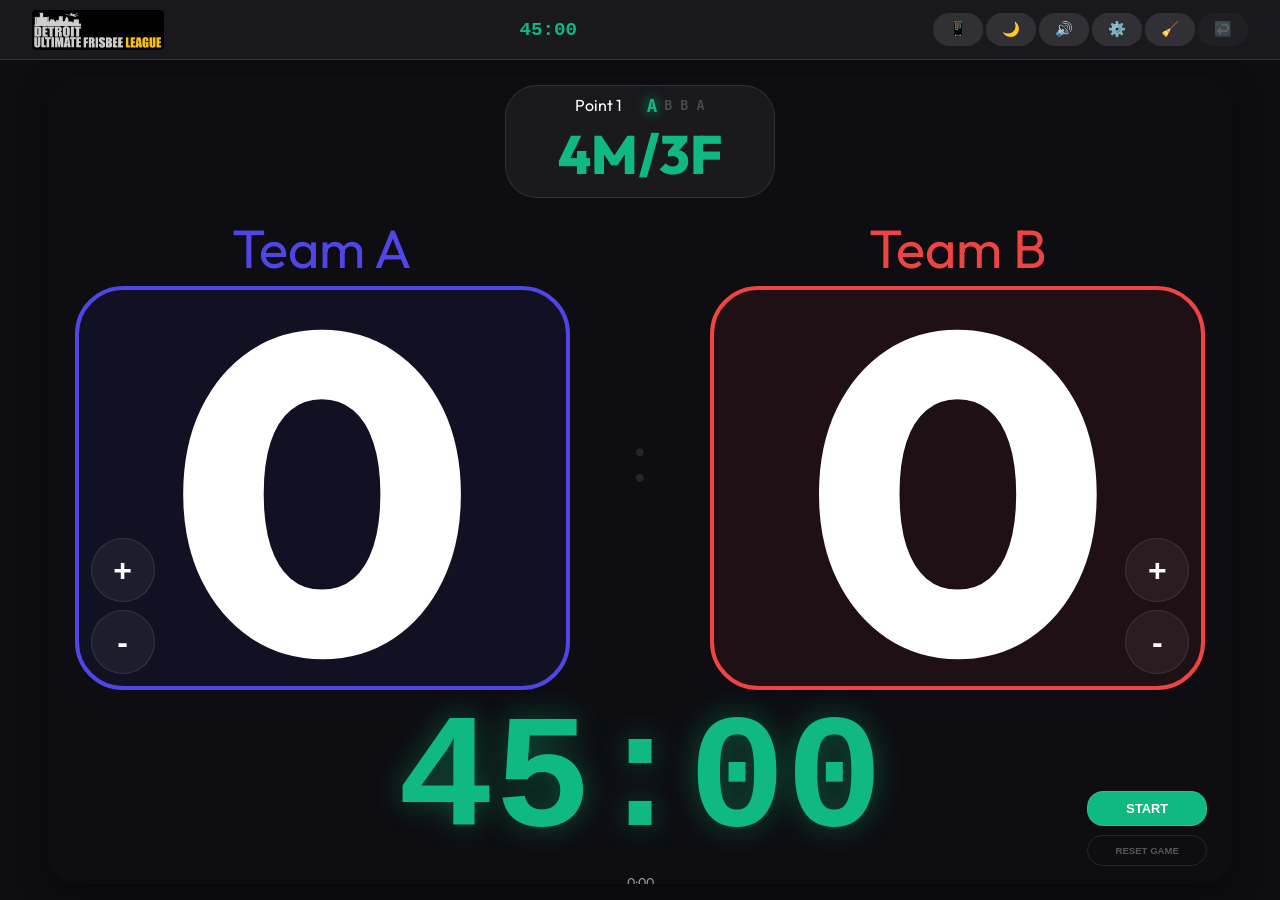
==== commit 642588f0: "Refactor team management to use 'A' and 'B' instead of 'US' and 'THEM'; update styles and settings a" ====
--- a/dufl_portable.html
+++ b/dufl_portable.html
@@ -57,7 +57,7 @@
             color: var(--text-main);
             font-family: var(--font-main);
             overflow: hidden;
-            height: 100vh;
+            height: 100dvh;
             width: 100vw;
             transition: background-color 0.3s ease, color 0.3s ease;
         }
@@ -177,11 +177,11 @@
             z-index: 10;
         }
 
-        .manual-score-controls.us {
+        .manual-score-controls.a {
             left: 0;
         }
 
-        .manual-score-controls.them {
+        .manual-score-controls.b {
             right: 0;
         }
 
@@ -426,6 +426,26 @@
             gap: 4rem;
         }
 
+        /* Team Customization uses the full width of the settings grid */
+        .team-customization-section {
+            grid-column: 1 / -1;
+        }
+
+        .team-customization-section .settings-row {
+            display: grid;
+            grid-template-columns: 1fr 1fr;
+            gap: 1rem;
+            align-items: start;
+        }
+
+        .team-customization-section .color-picker-container {
+            align-items: stretch;
+        }
+
+        .team-customization-section .color-presets {
+            justify-content: flex-start;
+        }
+
         .modal-content h2,
         .modal-content h3 {
             color: var(--text-main);
@@ -454,6 +474,34 @@
             padding: 1rem;
             color: var(--input-text);
             border-radius: 1rem;
+            font-size: 0.9rem;   /* or 1.1rem / 1.2rem to match the UI better */
+        }
+
+        /* Ensure the select dropdown list follows the active theme */
+        .form-group select {
+            color-scheme: light dark;
+            -webkit-appearance: none;
+            appearance: none;
+            background-image: linear-gradient(45deg, transparent 50%, var(--text-dim) 50%),
+                linear-gradient(135deg, var(--text-dim) 50%, transparent 50%);
+            background-position: calc(100% - 20px) calc(1em + 2px),
+                calc(100% - 15px) calc(1em + 2px);
+            background-size: 5px 5px, 5px 5px;
+            background-repeat: no-repeat;
+            padding-right: 2.5rem;
+        }
+
+        .form-group select option {
+            background: var(--modal-bg);
+            color: var(--text-main);
+        }
+
+        body.light-mode .form-group select {
+            color-scheme: light;
+        }
+
+        body.dark-mode .form-group select {
+            color-scheme: dark;
         }
 
         .settings-row {
@@ -486,6 +534,132 @@
             cursor: pointer;
         }
 
+        .team-manager-btn {
+            border: none;
+            border-radius: 1rem;
+            padding: 1.2rem 2rem;
+            font-weight: 700;
+            cursor: pointer;
+            transition: background-color 0.2s, color 0.2s, transform 0.1s, opacity 0.2s;
+            background: var(--input-bg);
+            border: 1px solid var(--glass-border);
+            color: var(--text-main);
+            font-size: 0.9rem;
+        }
+
+        .team-manager-btn:hover {
+            background: var(--primary);
+            border-color: var(--primary);
+            color: white;
+        }
+
+        .team-manager-modal {
+            display: none;
+            position: fixed;
+            top: 0;
+            left: 0;
+            width: 100%;
+            height: 100%;
+            background: var(--modal-overlay-bg);
+            z-index: 2000;
+            align-items: center;
+            justify-content: center;
+        }
+
+        .team-manager-modal.active {
+            display: flex;
+        }
+
+        .team-manager-content {
+            background: var(--modal-bg);
+            border-radius: 1.5rem;
+            padding: 2rem;
+            max-width: 500px;
+            width: 90%;
+            max-height: 80vh;
+            overflow-y: auto;
+            box-shadow: var(--shadow);
+        }
+
+        .team-list {
+            display: flex;
+            flex-direction: column;
+            gap: 0.75rem;
+            margin-bottom: 1.5rem;
+        }
+
+        .team-manager-actions {
+            display: flex;
+            gap: 0.75rem;
+            margin-bottom: 1.5rem;
+        }
+
+        .team-item {
+            display: flex;
+            align-items: center;
+            gap: 1rem;
+            padding: 1rem;
+            background: var(--card-bg);
+            border-radius: 0.75rem;
+            border: 1px solid var(--glass-border);
+        }
+
+        .team-item-color {
+            width: 2rem;
+            height: 2rem;
+            border-radius: 0.5rem;
+            border: 1px solid var(--glass-border);
+        }
+
+        .team-item-info {
+            flex: 1;
+        }
+
+        .team-item-name {
+            font-weight: 600;
+            font-size: 0.9rem;
+        }
+
+        .team-item-color-hex {
+            font-size: 0.75rem;
+            color: var(--text-dim);
+        }
+
+        .team-item-actions {
+            display: flex;
+            gap: 0.5rem;
+        }
+
+        .team-delete-btn {
+            padding: 0.4rem 0.8rem;
+            background: var(--error);
+            color: white;
+            border: none;
+            border-radius: 0.4rem;
+            cursor: pointer;
+            font-size: 0.75rem;
+            transition: all 0.2s ease;
+        }
+
+        .team-delete-btn:hover {
+            opacity: 0.8;
+        }
+
+        .team-delete-btn.confirming {
+            background: var(--accent);
+        }
+
+        .team-manager-close-btn {
+            padding: 0.6rem 1.2rem;
+            background: var(--text-dim);
+            color: var(--bg-color);
+            border: none;
+            border-radius: 0.5rem;
+            cursor: pointer;
+            width: 100%;
+            font-weight: 600;
+        }
+
         .color-option {
             width: 1.5rem;
             height: 1.5rem;
@@ -513,6 +687,7 @@
             font-weight: 700;
             cursor: pointer;
             transition: background-color 0.2s, color 0.2s, transform 0.1s, opacity 0.2s;
+            font-size: 0.9rem;
         }
 
         .btn-primary {
@@ -690,8 +865,8 @@
                 margin-bottom: 0.5vh;
             }
 
-            .manual-score-controls.us,
-            .manual-score-controls.them {
+            .manual-score-controls.a,
+            .manual-score-controls.b {
                 left: auto !important;
                 right: auto !important;
                 bottom: auto !important;
@@ -855,31 +1030,52 @@
             <div class="modal-content">
                 <h2>Game Settings</h2>
                 <div class="settings-grid">
-                    <div class="settings-section">
+                    <div class="settings-section team-customization-section">
                         <h3>Team Customization</h3>
                         <div class="form-group">
-                            <label>Team 1 Name & Color</label>
+                            <button type="button" id="manage-teams-btn" class="team-manager-btn btn-accent">Manage Team List</button>
+                        </div>
+                        <div class="form-group">
+                            <label>Team A - Quick Select</label>
+                            <select id="team-a-preset" class="team-preset-select">
+                                <option value="">Custom Team</option>
+                            </select>
+                        </div>
+                        <div class="form-group">
+                            <label>Team A Name & Color</label>
                             <div class="settings-row">
-                                <input type="text" id="team-us-name" value="Team 1">
+                                <input type="text" id="team-a-name" value="Team A">
                                 <div class="color-picker-container">
                                     <label>Presets</label>
-                                    <div class="color-presets" id="team-us-color-picker"></div>
+                                    <div class="color-presets" id="team-a-color-picker"></div>
                                     <label>Custom</label>
-                                    <input type="color" id="team-us-custom-color" class="custom-color-input">
+                                    <input type="color" id="team-a-custom-color" class="custom-color-input">
                                 </div>
                             </div>
                         </div>
                         <div class="form-group">
-                            <label>Team 2 Name & Color</label>
+                            <button type="button" id="team-a-save-btn" class="team-manager-btn btn-primary">Save Team A</button>
+                        </div>
+                        <div class="form-group">
+                            <label>Team B - Quick Select</label>
+                            <select id="team-b-preset" class="team-preset-select">
+                                <option value="">Custom Team</option>
+                            </select>
+                        </div>
+                        <div class="form-group">
+                            <label>Team B Name & Color</label>
                             <div class="settings-row">
-                                <input type="text" id="team-them-name" value="Team 2">
+                                <input type="text" id="team-b-name" value="Team B">
                                 <div class="color-picker-container">
                                     <label>Presets</label>
-                                    <div class="color-presets" id="team-them-color-picker"></div>
+                                    <div class="color-presets" id="team-b-color-picker"></div>
                                     <label>Custom</label>
-                                    <input type="color" id="team-them-custom-color" class="custom-color-input">
+                                    <input type="color" id="team-b-custom-color" class="custom-color-input">
                                 </div>
                             </div>
+                        </div>
+                        <div class="form-group">
+                            <button type="button" id="team-b-save-btn" class="team-manager-btn btn-primary">Save Team B</button>
                         </div>
                     </div>
                 </div>
@@ -951,6 +1147,19 @@
             </div>
         </div>
 
+        <div id="team-manager-modal" class="team-manager-modal">
+            <div class="team-manager-content">
+                <h2>Manage Team List</h2>
+                <div id="team-list-container" class="team-list"></div>
+                <div class="team-manager-actions">
+                    <button id="export-teams-btn" class="team-manager-btn btn-primary" style="flex: 1;">Export Teams</button>
+                    <button id="import-teams-btn" class="team-manager-btn btn-accent" style="flex: 1;">Import Teams</button>
+                    <input type="file" id="teams-file-input" accept=".json" style="display: none;">
+                </div>
+                <button id="team-manager-close-btn" class="team-manager-close-btn">Close</button>
+            </div>
+        </div>
+
         <nav id="mobile-nav" class="mobile-nav">
             <!-- Navigation for portrait mode -->
         </nav>
@@ -966,10 +1175,10 @@
 
         const INITIAL_STATE = {
             game: {
-                score: { us: 0, them: 0 },
+                score: { a: 0, b: 0 },
                 timeouts: { us: 2, them: 2 },
-                totalClock: 90 * 60,
-                initialClock: 90 * 60,
+                totalClock: 45 * 60,
+                initialClock: 45 * 60,
                 pointClock: 0,
                 isPaused: true,
                 period: 1,
@@ -977,12 +1186,12 @@
             },
             ui: {},
             settings: {
-                teamUsName: "Team 1",
-                teamThemName: "Team 2",
-                teamUsColor: "#4f46e5",
-                teamThemColor: "#ef4444",
-                gameDuration: 90,
-                periods: 1,
+                teamAName: "Team A",
+                teamBName: "Team B",
+                teamAColor: "#4f46e5",
+                teamBColor: "#ef4444",
+                gameDuration: 45,
+                periods: 2,
                 ratioRule: 'ABBA',
                 ratioADef: '4M/3F',
                 ratioBDef: '3M/4F',
@@ -996,7 +1205,8 @@
                 currentPoint: 1,
                 genderRatio: '4M/3F',
                 ratioIndexOverride: null
-            }
+            },
+            teams: []
         };
 
         let state = JSON.parse(JSON.stringify(INITIAL_STATE));
@@ -1137,8 +1347,8 @@
             const modal = document.getElementById('settings-modal');
             modal.classList.add('active');
 
-            document.getElementById('team-us-name').value = state.settings.teamUsName;
-            document.getElementById('team-them-name').value = state.settings.teamThemName;
+            document.getElementById('team-a-name').value = state.settings.teamAName;
+            document.getElementById('team-b-name').value = state.settings.teamBName;
             document.getElementById('game-duration').value = state.settings.gameDuration;
             document.getElementById('game-periods').value = state.settings.periods;
             document.getElementById('ratio-rule').value = state.settings.ratioRule || 'ABBA';
@@ -1149,33 +1359,34 @@
             const seqGroup = document.getElementById('ratio-sequence-group');
             if (seqGroup) seqGroup.style.display = (state.settings.ratioRule === 'MANUAL') ? 'block' : 'none';
 
-            document.getElementById('team-us-custom-color').value = state.settings.teamUsColor;
-            document.getElementById('team-them-custom-color').value = state.settings.teamThemColor;
+            document.getElementById('team-a-custom-color').value = state.settings.teamAColor;
+            document.getElementById('team-b-custom-color').value = state.settings.teamBColor;
             document.getElementById('timer-sound').value = state.settings.timerSound || 'classic';
             document.getElementById('timer-volume').value = state.settings.soundVolume || 0.5;
 
             renderColorPickers();
+            renderTeamPresets();
         }
 
         function renderColorPickers() {
-            const usPicker = document.getElementById('team-us-color-picker');
-            const themPicker = document.getElementById('team-them-color-picker');
-            if (!usPicker || !themPicker) return;
-
-            [usPicker, themPicker].forEach((picker, idx) => {
+            const aPicker = document.getElementById('team-a-color-picker');
+            const bPicker = document.getElementById('team-b-color-picker');
+            if (!aPicker || !bPicker) return;
+
+            [aPicker, bPicker].forEach((picker, idx) => {
                 picker.innerHTML = PRESET_COLORS.map(c => `
-            <div class="color-option ${c.toLowerCase() === (idx === 0 ? state.settings.teamUsColor.toLowerCase() : state.settings.teamThemColor.toLowerCase()) ? 'active' : ''}" 
+            <div class="color-option ${c.toLowerCase() === (idx === 0 ? state.settings.teamAColor.toLowerCase() : state.settings.teamBColor.toLowerCase()) ? 'active' : ''}" 
                  style="background: ${c}" 
                  data-color="${c}" 
-                 data-team="${idx === 0 ? 'us' : 'them'}"></div>
+                 data-team="${idx === 0 ? 'a' : 'b'}"></div>
         `).join('');
             });
         }
 
         function saveSettings() {
             pushHistory();
-            state.settings.teamUsName = document.getElementById('team-us-name').value;
-            state.settings.teamThemName = document.getElementById('team-them-name').value;
+            state.settings.teamAName = document.getElementById('team-a-name').value;
+            state.settings.teamBName = document.getElementById('team-b-name').value;
             state.settings.gameDuration = parseInt(document.getElementById('game-duration').value);
             state.settings.periods = parseInt(document.getElementById('game-periods').value);
             state.settings.ratioRule = document.getElementById('ratio-rule').value;
@@ -1186,9 +1397,10 @@
             state.settings.soundVolume = parseFloat(document.getElementById('timer-volume').value);
             state.game.initialClock = state.settings.gameDuration * 60;
 			
-			if (state.game.hasStarted === false){
+			if (state.game.isPaused === true){
 				state.game.pointClock = 0;
 	            state.game.isPaused = true;
+                state.game.hasStarted = false;
 	            state.game.period = 1;
 				state.game.totalClock = state.settings.gameDuration * 60;
 	            state.lineup.genderRatio = getRatioForPoint(state.lineup.currentPoint);
@@ -1196,6 +1408,116 @@
             document.getElementById('settings-modal').classList.remove('active');
             saveState();
             render();
+        }
+
+        function renderTeamPresets() {
+            const aSelect = document.getElementById('team-a-preset');
+            const bSelect = document.getElementById('team-b-preset');
+            
+            if (!aSelect || !bSelect) return;
+            
+            // Clear existing options except the first one
+            aSelect.innerHTML = '<option value="">Custom Team</option>';
+            bSelect.innerHTML = '<option value="">Custom Team</option>';
+            
+            // Add team options
+            state.teams.forEach(team => {
+                const optionA = document.createElement('option');
+                optionA.value = team.id;
+                optionA.textContent = team.name;
+                aSelect.appendChild(optionA);
+                
+                const optionB = document.createElement('option');
+                optionB.value = team.id;
+                optionB.textContent = team.name;
+                bSelect.appendChild(optionB);
+            });
+        }
+
+        function addTeam(name, color) {
+            // Prevent duplicate team names (case-insensitive)
+            const trimmedName = name.trim();
+            if (state.teams.some(t => t.name.trim().toLowerCase() === trimmedName.toLowerCase())) {
+                return; // team already exists, don't add again
+            }
+            const newId = state.teams.length > 0 ? Math.max(...state.teams.map(t => t.id)) + 1 : 1;
+            state.teams.push({ id: newId, name: trimmedName, color });
+            saveState();
+            renderTeamPresets();
+            renderTeamManager();
+        }
+
+        function removeTeam(teamId) {
+            state.teams = state.teams.filter(t => t.id !== teamId);
+            saveState();
+            renderTeamPresets();
+            renderTeamManager();
+        }
+
+        function loadTeamToForm(teamId, teamNumber) {
+            const team = state.teams.find(t => t.id === parseInt(teamId));
+            if (!team) return;
+            
+            const nameInput = document.getElementById(`team-${teamNumber}-name`);
+            const colorInput = document.getElementById(`team-${teamNumber}-custom-color`);
+            
+            if (nameInput) nameInput.value = team.name;
+            if (colorInput) colorInput.value = team.color;
+            
+            state.settings[teamNumber === 'a' ? 'teamAName' : 'teamBName'] = team.name;
+            state.settings[teamNumber === 'a' ? 'teamAColor' : 'teamBColor'] = team.color;
+            
+            renderColorPickers();
+        }
+
+        let pendingDeleteTeamId = null;
+        let pendingDeleteTimeout = null;
+
+        function renderTeamManager() {
+            const container = document.getElementById('team-list-container');
+            if (!container) return;
+            
+            if (pendingDeleteTeamId !== null && !state.teams.some(t => t.id === pendingDeleteTeamId)) {
+                pendingDeleteTeamId = null;
+            }
+            
+            container.innerHTML = state.teams.map(team => {
+                const isConfirming = pendingDeleteTeamId === team.id;
+                return `
+                <div class="team-item">
+                    <div class="team-item-color" style="background: ${team.color};"></div>
+                    <div class="team-item-info">
+                        <div class="team-item-name">${team.name}</div>
+                        <div class="team-item-color-hex">${team.color}</div>
+                    </div>
+                    <div class="team-item-actions">
+                        <button class="team-delete-btn ${isConfirming ? 'confirming' : ''}" data-team-id="${team.id}">${isConfirming ? 'CONFIRM DELETE?' : 'Delete'}</button>
+                    </div>
+                </div>
+            `;
+            }).join('');
+        }
+
+        function saveTeamToList(teamNumber) {
+            const nameInput = document.getElementById(`team-${teamNumber}-name`);
+            const colorInput = document.getElementById(`team-${teamNumber}-custom-color`);
+            
+            if (!nameInput || !colorInput) return;
+            
+            const name = nameInput.value.trim();
+            const color = colorInput.value;
+            
+            if (!name) return;
+            
+            addTeam(name, color);
+        }
+
+        function openTeamManager() {
+            const modal = document.getElementById('team-manager-modal');
+            if (modal) {
+                renderTeamManager();
+                modal.classList.add('active');
+            }
         }
 
         function toggleRatio() {
@@ -1381,9 +1703,11 @@
                 fullresetConfirmPending = false;
 
                 const currentTheme = state.settings.theme; // Preserve theme
-                localStorage.removeItem('dufl_game_state');
+                const currentTeams = state.teams; // Preserve team list
+                localStorage.removeItem('dufl_game_state'); // Only clears game config, not teams
                 state = JSON.parse(JSON.stringify(INITIAL_STATE));
                 state.settings.theme = currentTheme; // Restore theme
+                state.teams = currentTeams; // Restore team list
                 state.game.hasStarted = false; // Explicitly ensure it's reset
                 state.lineup.ratioIndexOverride = null;
                 history = [];
@@ -1417,8 +1741,8 @@
 				initialClock = state.game.initialClock
 				state.game.totalClock = initialClock;
 	            state.game.initialClock = initialClock;
-	            state.game.score.us = 0;
-	            state.game.score.them = 0;
+	            state.game.score.a = 0;
+	            state.game.score.b = 0;
 	            state.game.pointClock = 0;
 	            state.game.isPaused = true;
 	            state.game.hasStarted = false; // Explicitly ensure it's reset
@@ -1435,7 +1759,27 @@
         }		
 
         function saveState() {
-            localStorage.setItem('dufl_game_state', JSON.stringify(state));
+            // Save teams separately so they persist even after a full config reset
+            saveTeams();
+            const stateToSave = JSON.parse(JSON.stringify(state));
+            stateToSave.teams = undefined; // teams stored in their own key
+            localStorage.setItem('dufl_game_state', JSON.stringify(stateToSave));
+        }
+
+        function saveTeams() {
+            localStorage.setItem('dufl_teams', JSON.stringify(state.teams || []));
+        }
+
+        function loadTeams() {
+            const savedTeams = localStorage.getItem('dufl_teams');
+            if (savedTeams) {
+                try {
+                    const parsed = JSON.parse(savedTeams);
+                    if (Array.isArray(parsed)) state.teams = parsed;
+                } catch (e) {
+                    state.teams = [];
+                }
+            }
         }
 
         function loadState() {
@@ -1443,8 +1787,25 @@
             if (saved) {
                 state = Object.assign(JSON.parse(JSON.stringify(INITIAL_STATE)), JSON.parse(saved));
                 // Migration: Update old default names if they exist
-                if (state.settings.teamUsName === "US") state.settings.teamUsName = "Team 1";
-                if (state.settings.teamThemName === "THEM") state.settings.teamThemName = "Team 2";
+                if (state.settings.teamUsName === "US") state.settings.teamUsName = "Team A";
+                if (state.settings.teamThemName === "THEM") state.settings.teamThemName = "Team B";
+                // Migration: Map old us/them settings to new a/b settings
+                if (state.settings.teamAName === undefined && state.settings.teamUsName !== undefined) {
+                    state.settings.teamAName = state.settings.teamUsName;
+                    state.settings.teamBName = state.settings.teamThemName;
+                    state.settings.teamAColor = state.settings.teamUsColor;
+                    state.settings.teamBColor = state.settings.teamThemColor;
+                }
+            }
+            // Always load teams from their own persistent key
+            loadTeams();
+            // For backward compatibility: if teams exist in old saved state but not in new storage, migrate them
+            if (saved && state.teams.length === 0) {
+                const oldState = JSON.parse(saved);
+                if (oldState.teams && Array.isArray(oldState.teams) && oldState.teams.length > 0) {
+                    state.teams = oldState.teams;
+                    saveTeams();
+                }
             }
         }
 
@@ -1469,8 +1830,8 @@
         }
 
         function render() {
-            document.documentElement.style.setProperty('--team-us-color', state.settings.teamUsColor);
-            document.documentElement.style.setProperty('--team-them-color', state.settings.teamThemColor);
+            document.documentElement.style.setProperty('--team-a-color', state.settings.teamAColor);
+            document.documentElement.style.setProperty('--team-b-color', state.settings.teamBColor);
 
             // Apply Theme
             document.body.classList.toggle('light-mode', state.settings.theme === 'light');
@@ -1512,24 +1873,24 @@
                 <span class="ratio-val">${state.lineup.genderRatio}</span>
             </div>
             <div class="score-container">
-                <div class="team-score us">
-                    <span class="team-label" style="color: var(--team-us-color)">${state.settings.teamUsName}</span>
+                <div class="team-score a">
+                    <span class="team-label" style="color: var(--team-a-color)">${state.settings.teamAName}</span>
                     <div class="score-display-wrapper">
-                        <div class="score-display fast-score active-border" data-team="us" style="background: ${state.settings.teamUsColor}15; border-color: ${state.settings.teamUsColor}">${state.game.score.us}</div>
-                        <div class="manual-score-controls us">
-                            <button class="manual-adj-btn" data-team="us" data-action="up">+</button>
-                            <button class="manual-adj-btn" data-team="us" data-action="down">-</button>
+                        <div class="score-display fast-score active-border" data-team="a" style="background: ${state.settings.teamAColor}15; border-color: ${state.settings.teamAColor}">${state.game.score.a}</div>
+                        <div class="manual-score-controls a">
+                            <button class="manual-adj-btn" data-team="a" data-action="up">+</button>
+                            <button class="manual-adj-btn" data-team="a" data-action="down">-</button>
                         </div>
                     </div>
                 </div>
                 <div class="score-divider"><span>:</span></div>
-                <div class="team-score them">
-                    <span class="team-label" style="color: var(--team-them-color)">${state.settings.teamThemName}</span>
+                <div class="team-score b">
+                    <span class="team-label" style="color: var(--team-b-color)">${state.settings.teamBName}</span>
                     <div class="score-display-wrapper">
-                        <div class="score-display fast-score active-border" data-team="them" style="background: ${state.settings.teamThemColor}15; border-color: ${state.settings.teamThemColor}">${state.game.score.them}</div>
-                        <div class="manual-score-controls them">
-                            <button class="manual-adj-btn" data-team="them" data-action="up">+</button>
-                            <button class="manual-adj-btn" data-team="them" data-action="down">-</button>
+                        <div class="score-display fast-score active-border" data-team="b" style="background: ${state.settings.teamBColor}15; border-color: ${state.settings.teamBColor}">${state.game.score.b}</div>
+                        <div class="manual-score-controls b">
+                            <button class="manual-adj-btn" data-team="b" data-action="up">+</button>
+                            <button class="manual-adj-btn" data-team="b" data-action="down">-</button>
                         </div>
                     </div>
                 </div>
@@ -1579,7 +1940,7 @@
                 if (target.classList.contains('color-option')) {
                     const team = target.dataset.team;
                     const color = target.dataset.color;
-                    state.settings[team === 'us' ? 'teamUsColor' : 'teamThemColor'] = color;
+                    state.settings[team === 'a' ? 'teamAColor' : 'teamBColor'] = color;
                     document.getElementById(`team-${team}-custom-color`).value = color;
                     renderColorPickers();
                 }
@@ -1589,12 +1950,12 @@
                 }
             });
 
-            ['team-us-custom-color', 'team-them-custom-color'].forEach(id => {
+            ['team-a-custom-color', 'team-b-custom-color'].forEach(id => {
                 const input = document.getElementById(id);
                 if (input) {
                     input.addEventListener('input', (e) => {
-                        const team = id.includes('us') ? 'us' : 'them';
-                        state.settings[team === 'us' ? 'teamUsColor' : 'teamThemColor'] = e.target.value;
+                        const team = id.includes('team-a') ? 'a' : 'b';
+                        state.settings[team === 'a' ? 'teamAColor' : 'teamBColor'] = e.target.value;
                         renderColorPickers();
                     });
                 }
@@ -1624,6 +1985,134 @@
                     }
                 }
             });
+
+            // Team Management Event Listeners
+            document.getElementById('manage-teams-btn').addEventListener('click', openTeamManager);
+            
+            document.getElementById('team-manager-close-btn').addEventListener('click', () => {
+                document.getElementById('team-manager-modal').classList.remove('active');
+            });
+
+            document.getElementById('team-manager-modal').addEventListener('click', (e) => {
+                if (e.target.id === 'team-manager-modal') {
+                    e.target.classList.remove('active');
+                }
+            });
+
+            document.getElementById('team-a-preset').addEventListener('change', (e) => {
+                if (e.target.value) loadTeamToForm(e.target.value, 'a');
+            });
+
+            document.getElementById('team-b-preset').addEventListener('change', (e) => {
+                if (e.target.value) loadTeamToForm(e.target.value, 'b');
+            });
+
+            document.getElementById('team-a-save-btn').addEventListener('click', () => {
+                saveTeamToList('a');
+            });
+
+            document.getElementById('team-b-save-btn').addEventListener('click', () => {
+                saveTeamToList('b');
+            });
+
+            // Event delegation for delete buttons in team manager
+            document.getElementById('team-list-container').addEventListener('click', (e) => {
+                if (e.target.classList.contains('team-delete-btn')) {
+                    const teamId = parseInt(e.target.dataset.teamId);
+                    if (pendingDeleteTeamId === teamId) {
+                        // Second click - perform the delete
+                        clearTimeout(pendingDeleteTimeout);
+                        pendingDeleteTeamId = null;
+                        removeTeam(teamId);
+                    } else {
+                        // First click - enter confirmation state
+                        clearTimeout(pendingDeleteTimeout);
+                        pendingDeleteTeamId = teamId;
+                        renderTeamManager();
+                        pendingDeleteTimeout = setTimeout(() => {
+                            pendingDeleteTeamId = null;
+                            renderTeamManager();
+                        }, 3000);
+                    }
+                } else {
+                    // Clicking elsewhere cancels pending delete confirmation
+                    if (pendingDeleteTeamId !== null) {
+                        clearTimeout(pendingDeleteTimeout);
+                        pendingDeleteTeamId = null;
+                        renderTeamManager();
+                    }
+                }
+            });
+
+            // Export/Import Event Listeners
+            document.getElementById('export-teams-btn').addEventListener('click', exportTeams);
+            document.getElementById('import-teams-btn').addEventListener('click', () => {
+                document.getElementById('teams-file-input').click();
+            });
+            document.getElementById('teams-file-input').addEventListener('change', importTeams);
+        }
+
+        function exportTeams() {
+            const teamsData = {
+                teams: state.teams,
+                exportedAt: new Date().toISOString(),
+                version: '1.0'
+            };
+            
+            const dataStr = JSON.stringify(teamsData, null, 2);
+            const dataBlob = new Blob([dataStr], { type: 'application/json' });
+            const url = URL.createObjectURL(dataBlob);
+            
+            // Create a temporary anchor element to trigger the download
+            const a = document.createElement('a');
+            a.href = url;
+            a.download = `dufl_teams_${new Date().toISOString().slice(0,10)}.json`;
+            document.body.appendChild(a);
+            a.click();
+            document.body.removeChild(a);
+            
+            // Clean up
+            setTimeout(() => URL.revokeObjectURL(url), 100);
+        }
+
+        function importTeams(event) {
+            const file = event.target.files[0];
+            if (!file) return;
+            
+            const reader = new FileReader();
+            reader.onload = function(e) {
+                try {
+                    const importedData = JSON.parse(e.target.result);
+                    if (importedData.teams && Array.isArray(importedData.teams)) {
+                        // Validate team structure
+                        const validTeams = importedData.teams.filter(team => 
+                            team.id && typeof team.id === 'number' &&
+                            team.name && typeof team.name === 'string' &&
+                            team.color && typeof team.color === 'string'
+                        );
+                        
+                        if (validTeams.length > 0) {
+                            state.teams = validTeams;
+                            saveState();
+                            renderTeamPresets();
+                            renderTeamManager();
+                        } else {
+                            alert('No valid teams found in the file.');
+                        }
+                    } else {
+                        alert('Invalid file format. Please export teams from DUFL first.');
+                    }
+                } catch (err) {
+                    alert('Error reading file: ' + err.message);
+                }
+            };
+            reader.onerror = function() {
+                alert('Error reading file.');
+            };
+            reader.readAsText(file);
+            
+            // Reset file input
+            event.target.value = '';
         }
 
         function init() {
